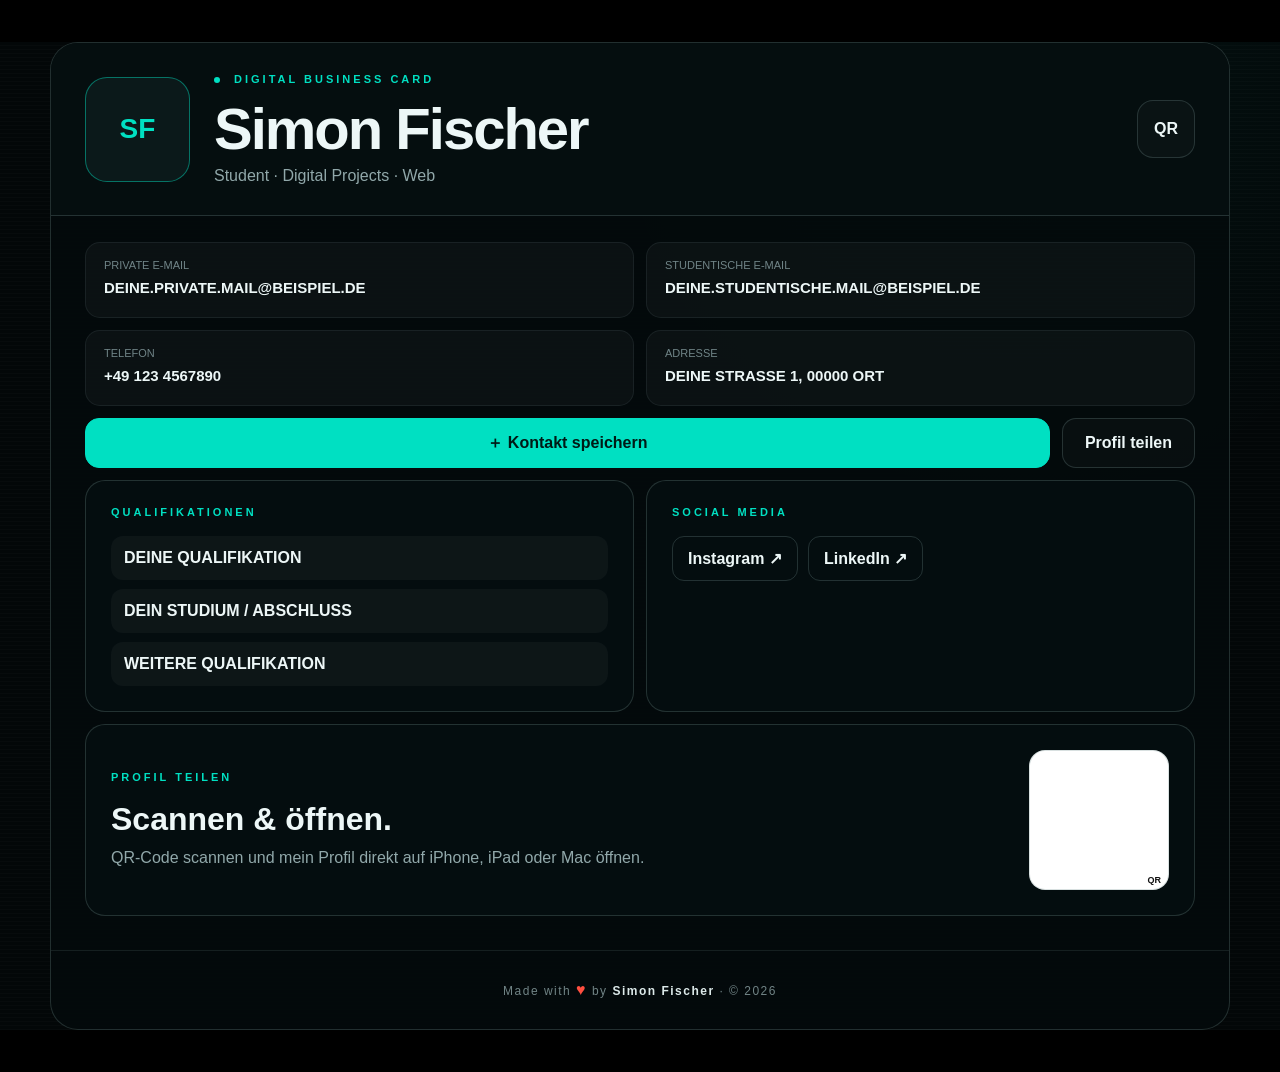
==== card/index.html @ 6c86f3c7 "Add files via upload" ====
<!DOCTYPE html>
<html lang="de">
<head>
<meta charset="UTF-8">
<meta name="viewport" content="width=device-width, initial-scale=1.0, viewport-fit=cover">
<meta name="theme-color" content="#071012">
<meta name="description" content="Digitale Visitenkarte von Simon Fischer">
<title>Simon Fischer · Digitale Visitenkarte</title>
<link rel="stylesheet" href="style.css">
</head>
<body>

<div class="page">
  <header class="profile-header">
    <div class="avatar-wrap">
      <!-- Eigenes Passbild hier einsetzen: card/profile.jpg -->
      <img src="profile.jpg" alt="Simon Fischer" onerror="this.style.display='none';this.nextElementSibling.style.display='grid'">
      <div class="avatar-fallback">SF</div>
    </div>
    <div>
      <div class="eyebrow"><span></span> DIGITAL BUSINESS CARD</div>
      <h1>Simon Fischer</h1>
      <p class="role">Student · Digital Projects · Web</p>
    </div>
    <button class="qr-open" id="openQr" type="button">QR</button>
  </header>

  <main>
    <section class="contact-grid">
      <div class="info">
        <span>PRIVATE E-MAIL</span>
        <a id="privateMail"></a>
      </div>
      <div class="info">
        <span>STUDENTISCHE E-MAIL</span>
        <a id="studentMail"></a>
      </div>
      <div class="info">
        <span>TELEFON</span>
        <a id="phone"></a>
      </div>
      <div class="info">
        <span>ADRESSE</span>
        <div id="address"></div>
      </div>
    </section>

    <section class="actions">
      <button class="primary" id="saveContact">＋ Kontakt speichern</button>
      <button class="secondary" id="shareProfile">Profil teilen</button>
    </section>

    <div class="two-col">
      <section class="panel">
        <div class="section-label">QUALIFIKATIONEN</div>
        <div id="qualifications" class="list"></div>
      </section>

      <section class="panel">
        <div class="section-label">SOCIAL MEDIA</div>
        <div id="socials" class="socials"></div>
      </section>
    </div>

    <section class="panel share-panel">
      <div>
        <div class="section-label">PROFIL TEILEN</div>
        <h2>Scannen & öffnen.</h2>
        <p>QR-Code scannen und mein Profil direkt auf iPhone, iPad oder Mac öffnen.</p>
      </div>
      <button class="qr-card" id="openQr2" type="button" aria-label="QR-Code öffnen">
        <div id="qrPreview"></div>
        <span>QR</span>
      </button>
    </section>
  </main>

  <footer>
    <div>Made with <b>♥</b> by <strong>Simon Fischer</strong> · © 2026</div>
  </footer>
</div>

<div class="modal" id="qrModal" aria-hidden="true">
  <div class="modal-inner">
    <button class="close" id="closeQr" type="button">×</button>
    <div class="section-label">DIGITAL BUSINESS CARD</div>
    <h2>QR-Code</h2>
    <div class="qr-large" id="qrLarge"></div>
    <p>Mit der Kamera scannen und das Profil öffnen.</p>
  </div>
</div>

<script src="https://cdnjs.cloudflare.com/ajax/libs/qrcodejs/1.0.0/qrcode.min.js"></script>
<script src="script.js"></script>
</body>
</html>
---- card/style.css ----
*{box-sizing:border-box}
:root{
 --bg:#030708;--panel:#071012;--panel2:#0b1517;
 --line:rgba(114,143,145,.28);--text:#edf7f7;--muted:#91a8aa;
 --accent:#00e0c2;--danger:#ff4f40;
}
html{background:#000}
body{
 margin:0;min-height:100vh;color:var(--text);
 font-family:-apple-system,BlinkMacSystemFont,"Segoe UI",Inter,Arial,sans-serif;
 background:
  repeating-linear-gradient(0deg,rgba(255,255,255,.014) 0 1px,transparent 1px 4px),
  radial-gradient(circle at 80% 5%,rgba(0,224,194,.055),transparent 30%),#030708;
}
.page{width:min(1180px,calc(100% - 32px));margin:42px auto;border:1px solid var(--line);border-radius:28px;overflow:hidden;background:rgba(4,11,12,.88)}
.profile-header{
 display:grid;grid-template-columns:auto 1fr auto;gap:24px;align-items:center;
 padding:30px 34px;border-bottom:1px solid var(--line);background:rgba(6,15,16,.9)
}
.avatar-wrap{width:105px;height:105px;border-radius:22px;overflow:hidden;border:1px solid rgba(0,224,194,.45);background:#0b191a}
.avatar-wrap img{width:100%;height:100%;object-fit:cover}.avatar-fallback{display:none;width:100%;height:100%;place-items:center;color:var(--accent);font-size:28px;font-weight:900}
.eyebrow,.section-label{color:var(--accent);font-size:11px;letter-spacing:3px;font-weight:900}.eyebrow span{display:inline-block;width:6px;height:6px;background:var(--accent);border-radius:50%;margin-right:8px}
h1{margin:10px 0 5px;font-size:clamp(34px,5vw,58px);letter-spacing:-2px}.role{margin:0;color:var(--muted)}
.qr-open{width:58px;height:58px;border:1px solid var(--line);border-radius:16px;background:rgba(255,255,255,.025);color:var(--text);font-weight:900;cursor:pointer}
.qr-open:hover{border-color:var(--accent);color:var(--accent)}
main{padding:26px 34px 34px}
.contact-grid{display:grid;grid-template-columns:1fr 1fr;gap:12px}
.info{min-height:76px;padding:16px 18px;background:rgba(255,255,255,.035);border:1px solid rgba(114,143,145,.13);border-radius:15px}
.info span{display:block;color:#708487;font-size:11px;margin-bottom:8px}.info a,.info div{color:var(--text);font-size:15px;font-weight:800;text-decoration:none;word-break:break-word}
.actions{display:grid;grid-template-columns:1fr auto;gap:12px;margin-top:12px}
button{font:inherit}.primary,.secondary{min-height:50px;border-radius:14px;cursor:pointer;font-weight:850}
.primary{border:1px solid var(--accent);background:var(--accent);color:#001a16}.secondary{padding:0 22px;border:1px solid var(--line);background:rgba(255,255,255,.025);color:var(--text)}
.primary:hover{filter:brightness(1.05)}.secondary:hover{border-color:var(--accent);color:var(--accent)}
.two-col{display:grid;grid-template-columns:1fr 1fr;gap:12px;margin-top:12px}
.panel{padding:25px;border:1px solid var(--line);border-radius:20px;background:rgba(6,15,16,.82)}
.list{display:grid;gap:9px;margin-top:18px}.list div{padding:13px;border-radius:12px;background:rgba(255,255,255,.035);font-weight:750}
.socials{display:flex;flex-wrap:wrap;gap:10px;margin-top:18px}.socials a{color:var(--text);text-decoration:none;padding:12px 15px;border:1px solid var(--line);border-radius:12px;font-weight:800}.socials a:hover{border-color:var(--accent);color:var(--accent)}
.share-panel{margin-top:12px;display:flex;align-items:center;justify-content:space-between;gap:30px}.share-panel h2{font-size:32px;margin:18px 0 8px}.share-panel p{color:var(--muted);margin:0;line-height:1.5}
.qr-card{width:140px;height:140px;flex:0 0 140px;border:1px solid var(--line);border-radius:16px;background:#fff;display:grid;place-items:center;cursor:pointer;position:relative}.qr-card #qrPreview{transform:scale(.92)}.qr-card span{position:absolute;bottom:4px;right:7px;color:#111;font-size:9px;font-weight:900}
footer{text-align:center;padding:30px;color:#718486;font-size:12px;letter-spacing:1.5px;border-top:1px solid rgba(114,143,145,.16)}footer b{color:var(--danger);font-size:16px}footer strong{color:#dce9e9}
.modal{position:fixed;inset:0;background:rgba(0,0,0,.78);backdrop-filter:blur(14px);display:none;place-items:center;padding:20px;z-index:50}.modal.show{display:grid}
.modal-inner{width:min(420px,100%);padding:30px;border:1px solid var(--line);border-radius:24px;background:#071012;text-align:center;position:relative}.modal-inner h2{font-size:34px;margin:16px 0}.modal-inner p{color:var(--muted)}.qr-large{width:270px;height:270px;background:#fff;margin:20px auto;padding:10px;border-radius:12px;display:grid;place-items:center}.close{position:absolute;right:14px;top:12px;width:38px;height:38px;border:1px solid var(--line);border-radius:50%;background:transparent;color:var(--text);font-size:24px;cursor:pointer}
@media(max-width:700px){
 .page{width:calc(100% - 14px);margin:7px auto;border-radius:20px}.profile-header{grid-template-columns:auto 1fr;padding:22px 18px;gap:15px}.avatar-wrap{width:78px;height:78px;border-radius:17px}.qr-open{grid-column:1/-1;width:100%;height:46px}.contact-grid,.two-col,.actions{grid-template-columns:1fr}main{padding:16px}.secondary{min-height:48px}.panel{padding:20px}.share-panel{display:block}.qr-card{margin-top:22px;width:100%;height:220px}.qr-card #qrPreview{transform:scale(1.25)}.qr-large{width:250px;height:250px}
}
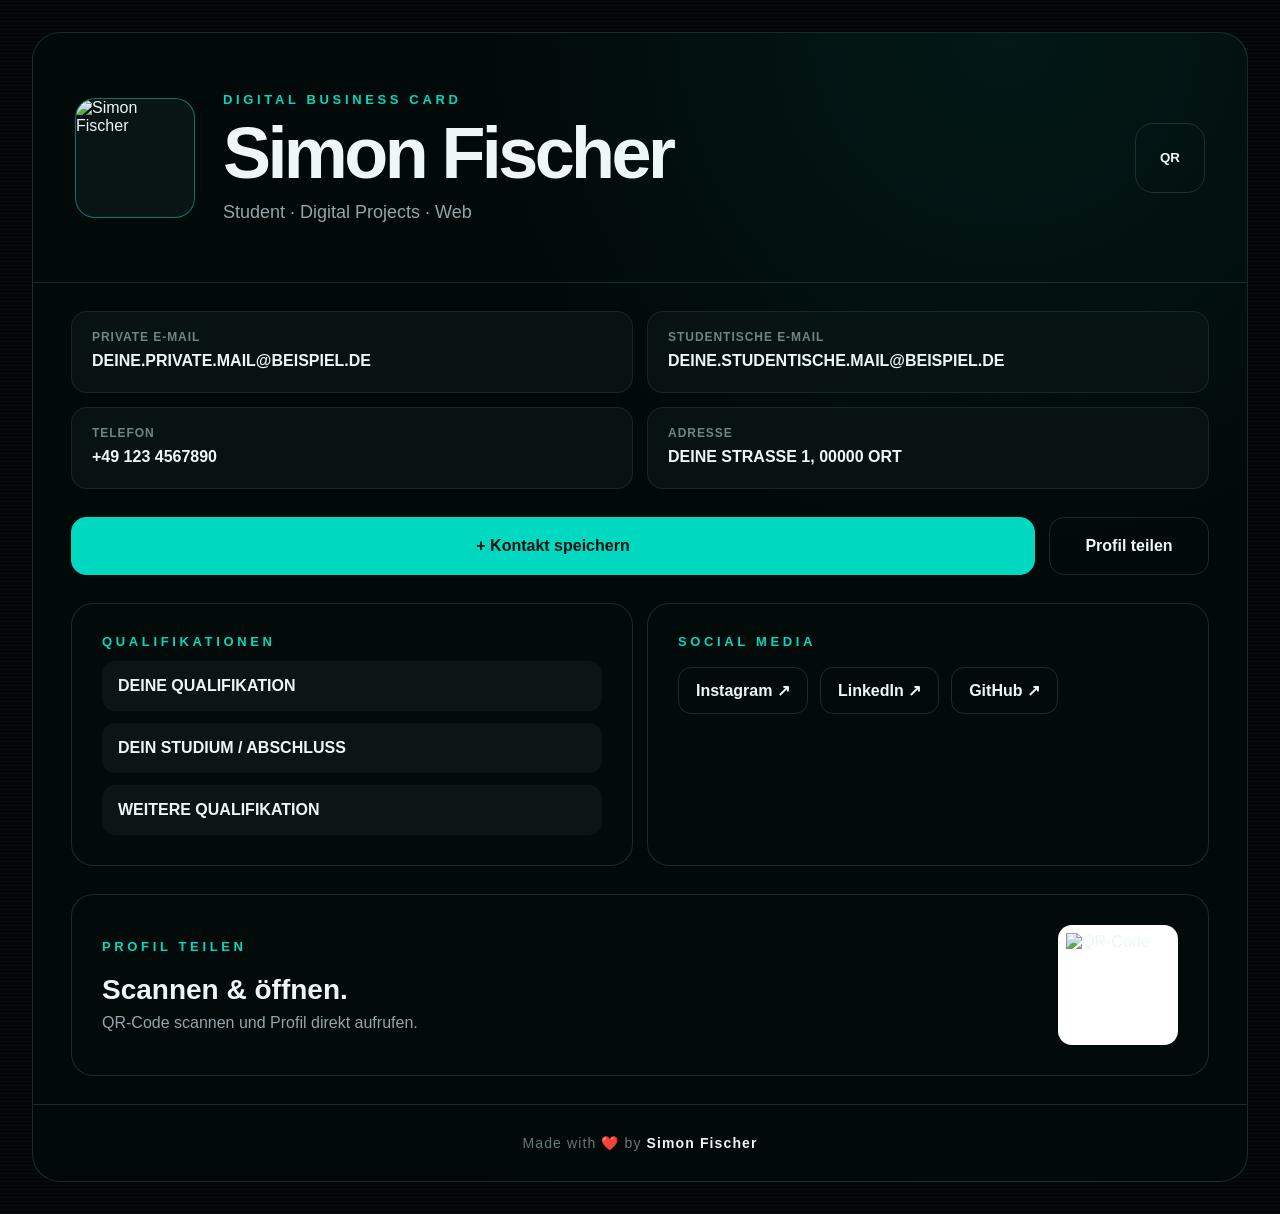
==== commit e0f53c2a: "Add files via upload" ====
--- a/card/index.html
+++ b/card/index.html
@@ -2,95 +2,74 @@
 <html lang="de">
 <head>
 <meta charset="UTF-8">
-<meta name="viewport" content="width=device-width, initial-scale=1.0, viewport-fit=cover">
-<meta name="theme-color" content="#071012">
-<meta name="description" content="Digitale Visitenkarte von Simon Fischer">
+<meta name="viewport" content="width=device-width, initial-scale=1.0">
 <title>Simon Fischer · Digitale Visitenkarte</title>
 <link rel="stylesheet" href="style.css">
 </head>
 <body>
+<div class="page">
+<header class="card-header">
+<div class="profile-image">
+<img src="profile.jpg" alt="Simon Fischer">
+</div>
+<div class="identity">
+<div class="eyebrow">DIGITAL BUSINESS CARD</div>
+<h1>Simon Fischer</h1>
+<p>Student · Digital Projects · Web</p>
+</div>
+<button class="qr-button" onclick="openQR()">QR</button>
+</header>
 
-<div class="page">
-  <header class="profile-header">
-    <div class="avatar-wrap">
-      <!-- Eigenes Passbild hier einsetzen: card/profile.jpg -->
-      <img src="profile.jpg" alt="Simon Fischer" onerror="this.style.display='none';this.nextElementSibling.style.display='grid'">
-      <div class="avatar-fallback">SF</div>
-    </div>
-    <div>
-      <div class="eyebrow"><span></span> DIGITAL BUSINESS CARD</div>
-      <h1>Simon Fischer</h1>
-      <p class="role">Student · Digital Projects · Web</p>
-    </div>
-    <button class="qr-open" id="openQr" type="button">QR</button>
-  </header>
+<section class="contact">
+<div class="info-box"><span>PRIVATE E-MAIL</span><strong>DEINE.PRIVATE.MAIL@BEISPIEL.DE</strong></div>
+<div class="info-box"><span>STUDENTISCHE E-MAIL</span><strong>DEINE.STUDENTISCHE.MAIL@BEISPIEL.DE</strong></div>
+<div class="info-box"><span>TELEFON</span><strong>+49 123 4567890</strong></div>
+<div class="info-box"><span>ADRESSE</span><strong>DEINE STRASSE 1, 00000 ORT</strong></div>
+</section>
 
-  <main>
-    <section class="contact-grid">
-      <div class="info">
-        <span>PRIVATE E-MAIL</span>
-        <a id="privateMail"></a>
-      </div>
-      <div class="info">
-        <span>STUDENTISCHE E-MAIL</span>
-        <a id="studentMail"></a>
-      </div>
-      <div class="info">
-        <span>TELEFON</span>
-        <a id="phone"></a>
-      </div>
-      <div class="info">
-        <span>ADRESSE</span>
-        <div id="address"></div>
-      </div>
-    </section>
+<section class="actions">
+<button class="primary-button" onclick="saveContact()">+ Kontakt speichern</button>
+<button class="secondary-button" onclick="shareProfile()">Profil teilen</button>
+</section>
 
-    <section class="actions">
-      <button class="primary" id="saveContact">＋ Kontakt speichern</button>
-      <button class="secondary" id="shareProfile">Profil teilen</button>
-    </section>
+<section class="lower-grid">
+<div class="panel">
+<div class="section-title">QUALIFIKATIONEN</div>
+<div class="qualification">DEINE QUALIFIKATION</div>
+<div class="qualification">DEIN STUDIUM / ABSCHLUSS</div>
+<div class="qualification">WEITERE QUALIFIKATION</div>
+</div>
+<div class="panel">
+<div class="section-title">SOCIAL MEDIA</div>
+<div class="socials">
+<a href="https://www.instagram.com/" target="_blank" rel="noopener">Instagram ↗</a>
+<a href="https://www.linkedin.com/" target="_blank" rel="noopener">LinkedIn ↗</a>
+<a href="https://github.com/" target="_blank" rel="noopener">GitHub ↗</a>
+</div>
+</div>
+</section>
 
-    <div class="two-col">
-      <section class="panel">
-        <div class="section-label">QUALIFIKATIONEN</div>
-        <div id="qualifications" class="list"></div>
-      </section>
+<section class="share-box">
+<div>
+<div class="section-title">PROFIL TEILEN</div>
+<h2>Scannen & öffnen.</h2>
+<p>QR-Code scannen und Profil direkt aufrufen.</p>
+</div>
+<div id="qrcode"></div>
+</section>
 
-      <section class="panel">
-        <div class="section-label">SOCIAL MEDIA</div>
-        <div id="socials" class="socials"></div>
-      </section>
-    </div>
-
-    <section class="panel share-panel">
-      <div>
-        <div class="section-label">PROFIL TEILEN</div>
-        <h2>Scannen & öffnen.</h2>
-        <p>QR-Code scannen und mein Profil direkt auf iPhone, iPad oder Mac öffnen.</p>
-      </div>
-      <button class="qr-card" id="openQr2" type="button" aria-label="QR-Code öffnen">
-        <div id="qrPreview"></div>
-        <span>QR</span>
-      </button>
-    </section>
-  </main>
-
-  <footer>
-    <div>Made with <b>♥</b> by <strong>Simon Fischer</strong> · © 2026</div>
-  </footer>
+<footer>Made with ❤️ by <strong>Simon Fischer</strong></footer>
 </div>
 
-<div class="modal" id="qrModal" aria-hidden="true">
-  <div class="modal-inner">
-    <button class="close" id="closeQr" type="button">×</button>
-    <div class="section-label">DIGITAL BUSINESS CARD</div>
-    <h2>QR-Code</h2>
-    <div class="qr-large" id="qrLarge"></div>
-    <p>Mit der Kamera scannen und das Profil öffnen.</p>
-  </div>
+<div id="qrModal" class="modal">
+<div class="modal-content">
+<button class="close" onclick="closeQR()">×</button>
+<h2>Profil teilen</h2>
+<div id="qrLarge"></div>
+<p>QR-Code scannen, um meine digitale Visitenkarte zu öffnen.</p>
+</div>
 </div>
 
-<script src="https://cdnjs.cloudflare.com/ajax/libs/qrcodejs/1.0.0/qrcode.min.js"></script>
 <script src="script.js"></script>
 </body>
 </html>
--- a/card/style.css
+++ b/card/style.css
@@ -1,45 +1,48 @@
-*{box-sizing:border-box}
-:root{
- --bg:#030708;--panel:#071012;--panel2:#0b1517;
- --line:rgba(114,143,145,.28);--text:#edf7f7;--muted:#91a8aa;
- --accent:#00e0c2;--danger:#ff4f40;
+*{box-sizing:border-box;margin:0;padding:0}
+:root{--bg:#030707;--panel:#071011;--panel-light:#0b1516;--border:rgba(150,190,190,.18);--text:#edf7f6;--muted:#91a7a8;--accent:#00d9c0}
+body{min-height:100vh;background:repeating-linear-gradient(0deg,rgba(255,255,255,.018) 0,rgba(255,255,255,.018) 1px,transparent 1px,transparent 4px),#030707;color:var(--text);font-family:-apple-system,BlinkMacSystemFont,"Segoe UI",sans-serif;padding:32px}
+.page{width:100%;max-width:1280px;margin:auto;border:1px solid var(--border);border-radius:28px;background:radial-gradient(circle at 80% 0%,rgba(0,217,192,.08),transparent 35%),rgba(3,10,10,.94);overflow:hidden}
+.card-header{min-height:250px;display:grid;grid-template-columns:120px 1fr auto;align-items:center;gap:28px;padding:42px;border-bottom:1px solid var(--border)}
+.profile-image{width:120px;height:120px;border:1px solid rgba(0,217,192,.5);border-radius:20px;overflow:hidden;background:#091414}
+.profile-image img{width:100%;height:100%;object-fit:cover}
+.eyebrow,.section-title{color:var(--accent);font-size:13px;font-weight:800;letter-spacing:.28em}
+.identity h1{margin-top:12px;font-size:clamp(42px,6vw,72px);line-height:.95;letter-spacing:-.05em}
+.identity p{margin-top:15px;color:var(--muted);font-size:18px}
+.qr-button{width:70px;height:70px;border:1px solid var(--border);border-radius:18px;background:transparent;color:var(--text);font-weight:800;cursor:pointer;transition:.25s}
+.qr-button:hover{border-color:var(--accent);color:var(--accent)}
+.contact{display:grid;grid-template-columns:1fr 1fr;gap:14px;padding:28px 38px}
+.info-box{min-height:82px;padding:18px 20px;border:1px solid rgba(255,255,255,.08);border-radius:16px;background:rgba(10,20,21,.85)}
+.info-box span{display:block;margin-bottom:8px;color:#708485;font-size:12px;font-weight:700;letter-spacing:.08em}
+.info-box strong{font-size:16px;word-break:break-word}
+.actions{display:grid;grid-template-columns:1fr 160px;gap:14px;padding:0 38px 28px}
+.actions button{min-height:58px;border-radius:15px;font-size:16px;font-weight:800;cursor:pointer;transition:.25s}
+.primary-button{border:1px solid var(--accent);background:var(--accent);color:#001513}
+.primary-button:hover{transform:translateY(-2px)}
+.secondary-button{border:1px solid var(--border);background:transparent;color:var(--text)}
+.secondary-button:hover{border-color:var(--accent);color:var(--accent)}
+.lower-grid{display:grid;grid-template-columns:1fr 1fr;gap:14px;padding:0 38px 28px}
+.panel{min-height:250px;padding:30px;border:1px solid var(--border);border-radius:22px;background:rgba(4,12,12,.8)}
+.qualification{margin-top:12px;padding:16px;border-radius:13px;background:var(--panel-light);font-weight:700}
+.socials{display:flex;flex-wrap:wrap;gap:12px;margin-top:18px}
+.socials a{padding:13px 17px;border:1px solid var(--border);border-radius:13px;color:var(--text);text-decoration:none;font-weight:700;transition:.25s}
+.socials a:hover{border-color:var(--accent);color:var(--accent)}
+.share-box{margin:0 38px 28px;padding:30px;min-height:180px;display:flex;justify-content:space-between;align-items:center;gap:30px;border:1px solid var(--border);border-radius:22px;background:rgba(4,12,12,.8)}
+.share-box h2{margin-top:20px;font-size:28px}
+.share-box p{margin-top:8px;color:var(--muted)}
+#qrcode{width:120px;height:120px;padding:8px;border-radius:14px;background:white}
+footer{padding:30px;border-top:1px solid var(--border);text-align:center;color:#667878;font-size:14px;letter-spacing:.08em}
+footer strong{color:var(--text)}
+.modal{position:fixed;inset:0;display:none;align-items:center;justify-content:center;padding:20px;background:rgba(0,0,0,.8);backdrop-filter:blur(12px);z-index:100}
+.modal.active{display:flex}
+.modal-content{position:relative;width:min(400px,100%);padding:35px;border:1px solid var(--border);border-radius:24px;background:#071011;text-align:center}
+.modal-content h2{margin-bottom:25px}
+.modal-content p{margin-top:20px;color:var(--muted)}
+#qrLarge{width:240px;height:240px;margin:auto;padding:12px;background:white;border-radius:15px}
+#qrLarge img{width:100%;height:100%}
+.close{position:absolute;top:15px;right:15px;width:38px;height:38px;border:1px solid var(--border);border-radius:50%;background:transparent;color:var(--text);font-size:24px;cursor:pointer}
+@media(max-width:800px){
+body{padding:10px}.page{border-radius:20px}.card-header{grid-template-columns:80px 1fr auto;gap:16px;padding:25px}.profile-image{width:80px;height:80px;border-radius:15px}.identity h1{font-size:34px}.identity p{font-size:14px}.eyebrow,.section-title{font-size:10px}.qr-button{width:52px;height:52px}.contact,.lower-grid{grid-template-columns:1fr;padding-left:18px;padding-right:18px}.actions{grid-template-columns:1fr;padding-left:18px;padding-right:18px}.share-box{margin-left:18px;margin-right:18px;flex-direction:column;align-items:flex-start}#qrcode{align-self:center}
 }
-html{background:#000}
-body{
- margin:0;min-height:100vh;color:var(--text);
- font-family:-apple-system,BlinkMacSystemFont,"Segoe UI",Inter,Arial,sans-serif;
- background:
-  repeating-linear-gradient(0deg,rgba(255,255,255,.014) 0 1px,transparent 1px 4px),
-  radial-gradient(circle at 80% 5%,rgba(0,224,194,.055),transparent 30%),#030708;
+@media(max-width:480px){
+.card-header{grid-template-columns:65px 1fr;padding:20px}.profile-image{width:65px;height:65px}.identity h1{font-size:28px}.qr-button{position:absolute;top:25px;right:25px}.identity{padding-right:50px}.contact{padding-top:18px}.info-box strong{font-size:14px}
 }
-.page{width:min(1180px,calc(100% - 32px));margin:42px auto;border:1px solid var(--line);border-radius:28px;overflow:hidden;background:rgba(4,11,12,.88)}
-.profile-header{
- display:grid;grid-template-columns:auto 1fr auto;gap:24px;align-items:center;
- padding:30px 34px;border-bottom:1px solid var(--line);background:rgba(6,15,16,.9)
-}
-.avatar-wrap{width:105px;height:105px;border-radius:22px;overflow:hidden;border:1px solid rgba(0,224,194,.45);background:#0b191a}
-.avatar-wrap img{width:100%;height:100%;object-fit:cover}.avatar-fallback{display:none;width:100%;height:100%;place-items:center;color:var(--accent);font-size:28px;font-weight:900}
-.eyebrow,.section-label{color:var(--accent);font-size:11px;letter-spacing:3px;font-weight:900}.eyebrow span{display:inline-block;width:6px;height:6px;background:var(--accent);border-radius:50%;margin-right:8px}
-h1{margin:10px 0 5px;font-size:clamp(34px,5vw,58px);letter-spacing:-2px}.role{margin:0;color:var(--muted)}
-.qr-open{width:58px;height:58px;border:1px solid var(--line);border-radius:16px;background:rgba(255,255,255,.025);color:var(--text);font-weight:900;cursor:pointer}
-.qr-open:hover{border-color:var(--accent);color:var(--accent)}
-main{padding:26px 34px 34px}
-.contact-grid{display:grid;grid-template-columns:1fr 1fr;gap:12px}
-.info{min-height:76px;padding:16px 18px;background:rgba(255,255,255,.035);border:1px solid rgba(114,143,145,.13);border-radius:15px}
-.info span{display:block;color:#708487;font-size:11px;margin-bottom:8px}.info a,.info div{color:var(--text);font-size:15px;font-weight:800;text-decoration:none;word-break:break-word}
-.actions{display:grid;grid-template-columns:1fr auto;gap:12px;margin-top:12px}
-button{font:inherit}.primary,.secondary{min-height:50px;border-radius:14px;cursor:pointer;font-weight:850}
-.primary{border:1px solid var(--accent);background:var(--accent);color:#001a16}.secondary{padding:0 22px;border:1px solid var(--line);background:rgba(255,255,255,.025);color:var(--text)}
-.primary:hover{filter:brightness(1.05)}.secondary:hover{border-color:var(--accent);color:var(--accent)}
-.two-col{display:grid;grid-template-columns:1fr 1fr;gap:12px;margin-top:12px}
-.panel{padding:25px;border:1px solid var(--line);border-radius:20px;background:rgba(6,15,16,.82)}
-.list{display:grid;gap:9px;margin-top:18px}.list div{padding:13px;border-radius:12px;background:rgba(255,255,255,.035);font-weight:750}
-.socials{display:flex;flex-wrap:wrap;gap:10px;margin-top:18px}.socials a{color:var(--text);text-decoration:none;padding:12px 15px;border:1px solid var(--line);border-radius:12px;font-weight:800}.socials a:hover{border-color:var(--accent);color:var(--accent)}
-.share-panel{margin-top:12px;display:flex;align-items:center;justify-content:space-between;gap:30px}.share-panel h2{font-size:32px;margin:18px 0 8px}.share-panel p{color:var(--muted);margin:0;line-height:1.5}
-.qr-card{width:140px;height:140px;flex:0 0 140px;border:1px solid var(--line);border-radius:16px;background:#fff;display:grid;place-items:center;cursor:pointer;position:relative}.qr-card #qrPreview{transform:scale(.92)}.qr-card span{position:absolute;bottom:4px;right:7px;color:#111;font-size:9px;font-weight:900}
-footer{text-align:center;padding:30px;color:#718486;font-size:12px;letter-spacing:1.5px;border-top:1px solid rgba(114,143,145,.16)}footer b{color:var(--danger);font-size:16px}footer strong{color:#dce9e9}
-.modal{position:fixed;inset:0;background:rgba(0,0,0,.78);backdrop-filter:blur(14px);display:none;place-items:center;padding:20px;z-index:50}.modal.show{display:grid}
-.modal-inner{width:min(420px,100%);padding:30px;border:1px solid var(--line);border-radius:24px;background:#071012;text-align:center;position:relative}.modal-inner h2{font-size:34px;margin:16px 0}.modal-inner p{color:var(--muted)}.qr-large{width:270px;height:270px;background:#fff;margin:20px auto;padding:10px;border-radius:12px;display:grid;place-items:center}.close{position:absolute;right:14px;top:12px;width:38px;height:38px;border:1px solid var(--line);border-radius:50%;background:transparent;color:var(--text);font-size:24px;cursor:pointer}
-@media(max-width:700px){
- .page{width:calc(100% - 14px);margin:7px auto;border-radius:20px}.profile-header{grid-template-columns:auto 1fr;padding:22px 18px;gap:15px}.avatar-wrap{width:78px;height:78px;border-radius:17px}.qr-open{grid-column:1/-1;width:100%;height:46px}.contact-grid,.two-col,.actions{grid-template-columns:1fr}main{padding:16px}.secondary{min-height:48px}.panel{padding:20px}.share-panel{display:block}.qr-card{margin-top:22px;width:100%;height:220px}.qr-card #qrPreview{transform:scale(1.25)}.qr-large{width:250px;height:250px}
-}
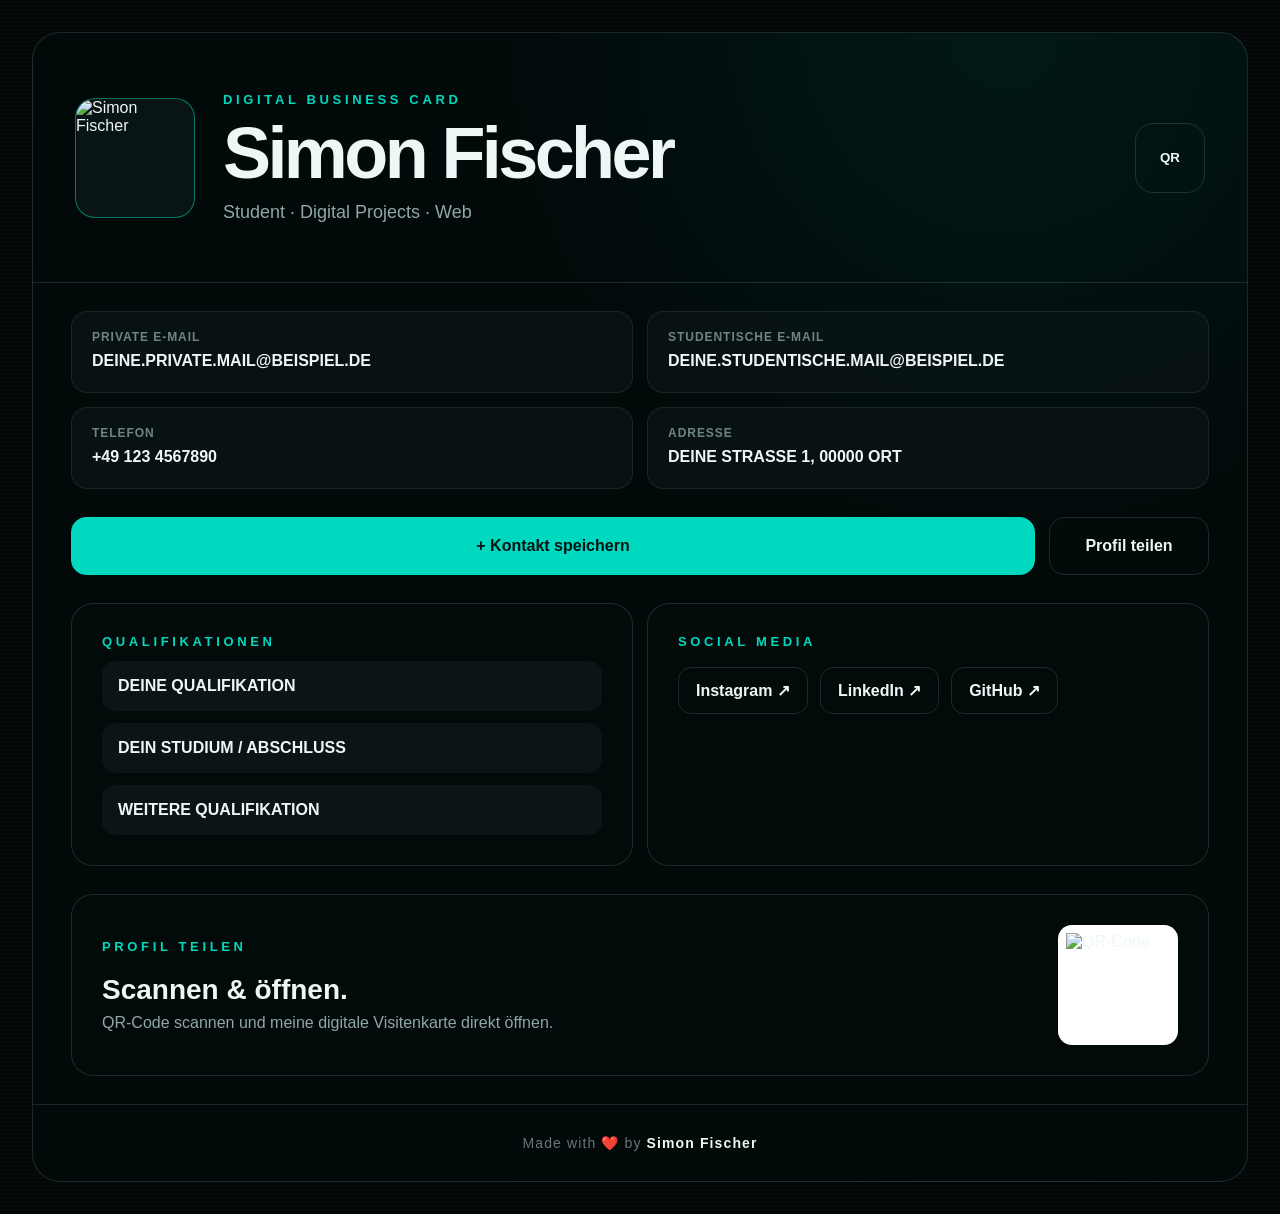
==== commit 0dcdce20: "Update index.html" ====
--- a/card/index.html
+++ b/card/index.html
@@ -1,75 +1,235 @@
 <!DOCTYPE html>
 <html lang="de">
 <head>
-<meta charset="UTF-8">
-<meta name="viewport" content="width=device-width, initial-scale=1.0">
-<title>Simon Fischer · Digitale Visitenkarte</title>
-<link rel="stylesheet" href="style.css">
+    <meta charset="UTF-8">
+    <meta name="viewport" content="width=device-width, initial-scale=1.0">
+
+    <meta name="theme-color" content="#030707">
+    <meta name="description" content="Digitale Visitenkarte von Simon Fischer">
+
+    <title>Simon Fischer · Digitale Visitenkarte</title>
+
+    <link rel="stylesheet" href="style.css">
 </head>
+
 <body>
+
 <div class="page">
-<header class="card-header">
-<div class="profile-image">
-<img src="profile.jpg" alt="Simon Fischer">
+
+    <!-- HEADER -->
+    <header class="card-header">
+
+        <div class="profile-image">
+            <img src="Profil.png" alt="Simon Fischer">
+        </div>
+
+        <div class="identity">
+            <div class="eyebrow">DIGITAL BUSINESS CARD</div>
+
+            <h1>Simon Fischer</h1>
+
+            <p>Student · Digital Projects · Web</p>
+        </div>
+
+        <button
+            class="qr-button"
+            onclick="openQR()"
+            aria-label="QR-Code öffnen"
+        >
+            QR
+        </button>
+
+    </header>
+
+
+    <!-- KONTAKT -->
+    <section class="contact">
+
+        <div class="info-box">
+            <span>PRIVATE E-MAIL</span>
+            <strong>
+                DEINE.PRIVATE.MAIL@BEISPIEL.DE
+            </strong>
+        </div>
+
+        <div class="info-box">
+            <span>STUDENTISCHE E-MAIL</span>
+            <strong>
+                DEINE.STUDENTISCHE.MAIL@BEISPIEL.DE
+            </strong>
+        </div>
+
+        <div class="info-box">
+            <span>TELEFON</span>
+            <strong>
+                +49 123 4567890
+            </strong>
+        </div>
+
+        <div class="info-box">
+            <span>ADRESSE</span>
+            <strong>
+                DEINE STRASSE 1, 00000 ORT
+            </strong>
+        </div>
+
+    </section>
+
+
+    <!-- AKTIONEN -->
+    <section class="actions">
+
+        <button
+            class="primary-button"
+            onclick="saveContact()"
+        >
+            + Kontakt speichern
+        </button>
+
+        <button
+            class="secondary-button"
+            onclick="shareProfile()"
+        >
+            Profil teilen
+        </button>
+
+    </section>
+
+
+    <!-- QUALIFIKATIONEN / SOCIAL MEDIA -->
+    <section class="lower-grid">
+
+        <div class="panel">
+
+            <div class="section-title">
+                QUALIFIKATIONEN
+            </div>
+
+            <div class="qualification">
+                DEINE QUALIFIKATION
+            </div>
+
+            <div class="qualification">
+                DEIN STUDIUM / ABSCHLUSS
+            </div>
+
+            <div class="qualification">
+                WEITERE QUALIFIKATION
+            </div>
+
+        </div>
+
+
+        <div class="panel">
+
+            <div class="section-title">
+                SOCIAL MEDIA
+            </div>
+
+            <div class="socials">
+
+                <a
+                    href="https://www.instagram.com/"
+                    target="_blank"
+                    rel="noopener noreferrer"
+                >
+                    Instagram ↗
+                </a>
+
+                <a
+                    href="https://www.linkedin.com/"
+                    target="_blank"
+                    rel="noopener noreferrer"
+                >
+                    LinkedIn ↗
+                </a>
+
+                <a
+                    href="https://github.com/"
+                    target="_blank"
+                    rel="noopener noreferrer"
+                >
+                    GitHub ↗
+                </a>
+
+            </div>
+
+        </div>
+
+    </section>
+
+
+    <!-- QR / PROFIL TEILEN -->
+    <section class="share-box">
+
+        <div class="share-text">
+
+            <div class="section-title">
+                PROFIL TEILEN
+            </div>
+
+            <h2>
+                Scannen & öffnen.
+            </h2>
+
+            <p>
+                QR-Code scannen und meine digitale
+                Visitenkarte direkt öffnen.
+            </p>
+
+        </div>
+
+        <div
+            id="qrcode"
+            aria-label="QR-Code zum Speichern des Kontakts"
+        ></div>
+
+    </section>
+
+
+    <!-- FOOTER -->
+    <footer>
+        Made with ❤️ by
+        <strong>Simon Fischer</strong>
+    </footer>
+
 </div>
-<div class="identity">
-<div class="eyebrow">DIGITAL BUSINESS CARD</div>
-<h1>Simon Fischer</h1>
-<p>Student · Digital Projects · Web</p>
+
+
+<!-- QR MODAL -->
+<div
+    id="qrModal"
+    class="modal"
+    aria-hidden="true"
+>
+
+    <div class="modal-content">
+
+        <button
+            class="close"
+            onclick="closeQR()"
+            aria-label="QR-Code schließen"
+        >
+            ×
+        </button>
+
+        <h2>
+            Profil teilen
+        </h2>
+
+        <div id="qrLarge"></div>
+
+        <p>
+            QR-Code scannen, um meine digitale
+            Visitenkarte zu öffnen.
+        </p>
+
+    </div>
+
 </div>
-<button class="qr-button" onclick="openQR()">QR</button>
-</header>
-
-<section class="contact">
-<div class="info-box"><span>PRIVATE E-MAIL</span><strong>DEINE.PRIVATE.MAIL@BEISPIEL.DE</strong></div>
-<div class="info-box"><span>STUDENTISCHE E-MAIL</span><strong>DEINE.STUDENTISCHE.MAIL@BEISPIEL.DE</strong></div>
-<div class="info-box"><span>TELEFON</span><strong>+49 123 4567890</strong></div>
-<div class="info-box"><span>ADRESSE</span><strong>DEINE STRASSE 1, 00000 ORT</strong></div>
-</section>
-
-<section class="actions">
-<button class="primary-button" onclick="saveContact()">+ Kontakt speichern</button>
-<button class="secondary-button" onclick="shareProfile()">Profil teilen</button>
-</section>
-
-<section class="lower-grid">
-<div class="panel">
-<div class="section-title">QUALIFIKATIONEN</div>
-<div class="qualification">DEINE QUALIFIKATION</div>
-<div class="qualification">DEIN STUDIUM / ABSCHLUSS</div>
-<div class="qualification">WEITERE QUALIFIKATION</div>
-</div>
-<div class="panel">
-<div class="section-title">SOCIAL MEDIA</div>
-<div class="socials">
-<a href="https://www.instagram.com/" target="_blank" rel="noopener">Instagram ↗</a>
-<a href="https://www.linkedin.com/" target="_blank" rel="noopener">LinkedIn ↗</a>
-<a href="https://github.com/" target="_blank" rel="noopener">GitHub ↗</a>
-</div>
-</div>
-</section>
-
-<section class="share-box">
-<div>
-<div class="section-title">PROFIL TEILEN</div>
-<h2>Scannen & öffnen.</h2>
-<p>QR-Code scannen und Profil direkt aufrufen.</p>
-</div>
-<div id="qrcode"></div>
-</section>
-
-<footer>Made with ❤️ by <strong>Simon Fischer</strong></footer>
-</div>
-
-<div id="qrModal" class="modal">
-<div class="modal-content">
-<button class="close" onclick="closeQR()">×</button>
-<h2>Profil teilen</h2>
-<div id="qrLarge"></div>
-<p>QR-Code scannen, um meine digitale Visitenkarte zu öffnen.</p>
-</div>
-</div>
+
 
 <script src="script.js"></script>
+
 </body>
 </html>
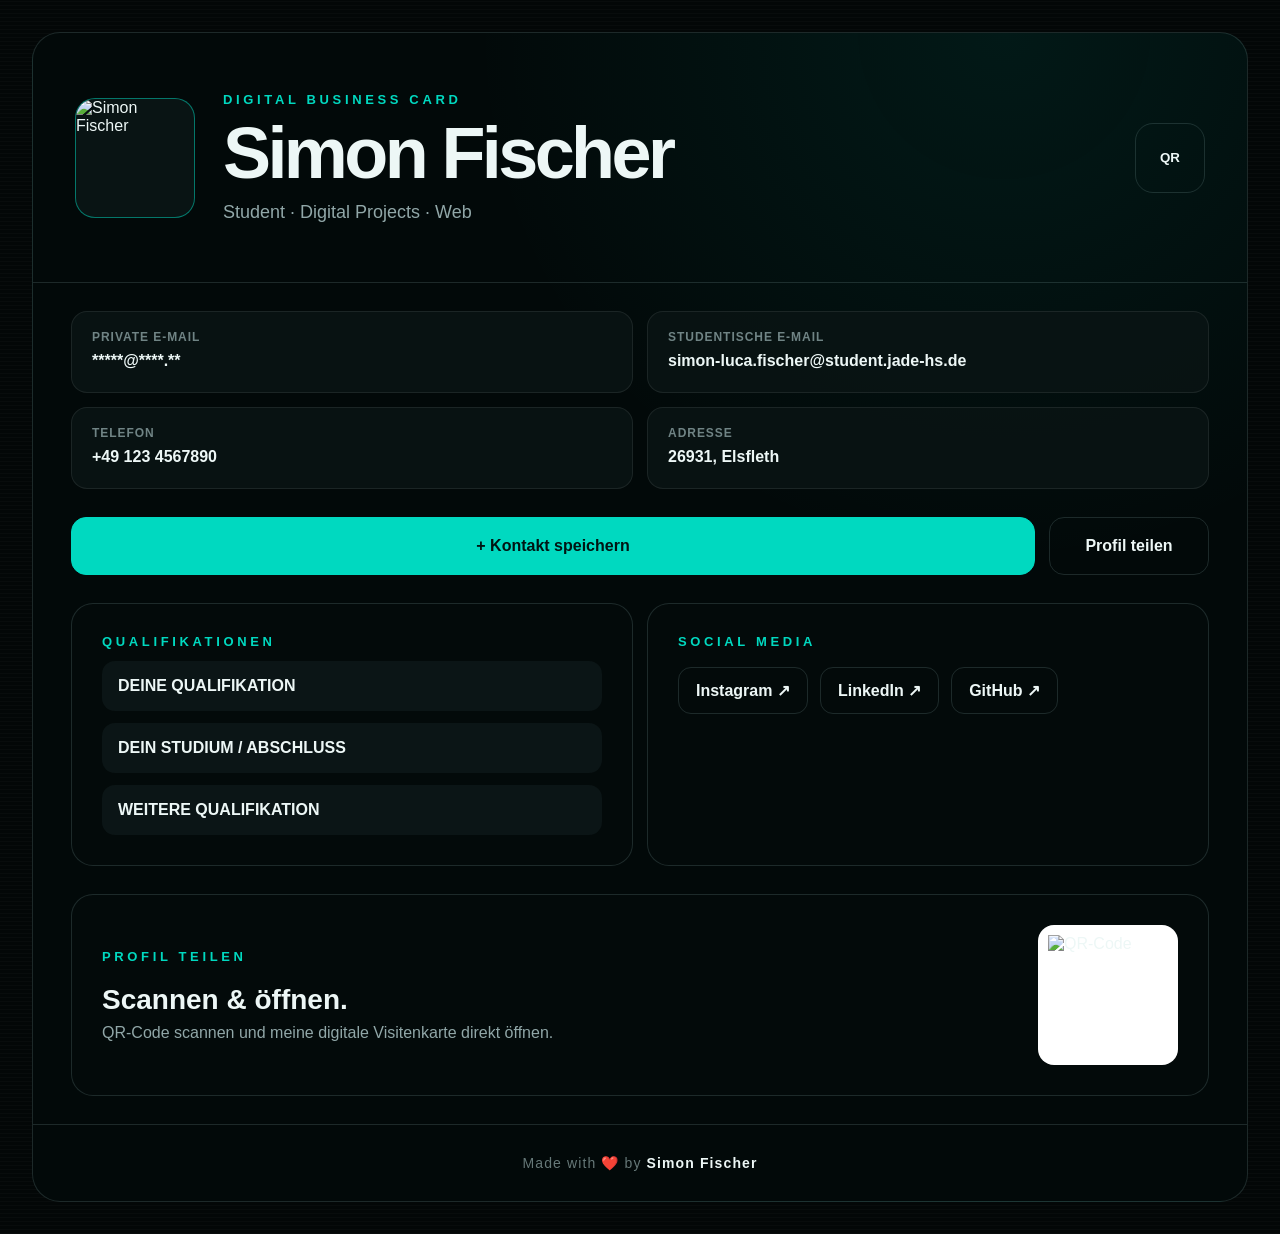
==== commit 331e4f23: "Update index.html" ====
--- a/card/index.html
+++ b/card/index.html
@@ -48,14 +48,14 @@
         <div class="info-box">
             <span>PRIVATE E-MAIL</span>
             <strong>
-                DEINE.PRIVATE.MAIL@BEISPIEL.DE
+                *****@****.**
             </strong>
         </div>
 
         <div class="info-box">
             <span>STUDENTISCHE E-MAIL</span>
             <strong>
-                DEINE.STUDENTISCHE.MAIL@BEISPIEL.DE
+                simon-luca.fischer@student.jade-hs.de
             </strong>
         </div>
 
@@ -69,7 +69,7 @@
         <div class="info-box">
             <span>ADRESSE</span>
             <strong>
-                DEINE STRASSE 1, 00000 ORT
+                26931, Elsfleth
             </strong>
         </div>
 
@@ -129,7 +129,7 @@
             <div class="socials">
 
                 <a
-                    href="https://www.instagram.com/"
+                    href="https://www.instagram.com/thesimonfischer"
                     target="_blank"
                     rel="noopener noreferrer"
                 >
@@ -137,7 +137,7 @@
                 </a>
 
                 <a
-                    href="https://www.linkedin.com/"
+                    href="https://www.linkedin.com/in/simon-luca-fischer-5b88013bb/"
                     target="_blank"
                     rel="noopener noreferrer"
                 >
@@ -145,7 +145,7 @@
                 </a>
 
                 <a
-                    href="https://github.com/"
+                    href="https://github.com/SimonFischer1"
                     target="_blank"
                     rel="noopener noreferrer"
                 >
--- a/card/style.css
+++ b/card/style.css
@@ -1,48 +1,909 @@
-*{box-sizing:border-box;margin:0;padding:0}
-:root{--bg:#030707;--panel:#071011;--panel-light:#0b1516;--border:rgba(150,190,190,.18);--text:#edf7f6;--muted:#91a7a8;--accent:#00d9c0}
-body{min-height:100vh;background:repeating-linear-gradient(0deg,rgba(255,255,255,.018) 0,rgba(255,255,255,.018) 1px,transparent 1px,transparent 4px),#030707;color:var(--text);font-family:-apple-system,BlinkMacSystemFont,"Segoe UI",sans-serif;padding:32px}
-.page{width:100%;max-width:1280px;margin:auto;border:1px solid var(--border);border-radius:28px;background:radial-gradient(circle at 80% 0%,rgba(0,217,192,.08),transparent 35%),rgba(3,10,10,.94);overflow:hidden}
-.card-header{min-height:250px;display:grid;grid-template-columns:120px 1fr auto;align-items:center;gap:28px;padding:42px;border-bottom:1px solid var(--border)}
-.profile-image{width:120px;height:120px;border:1px solid rgba(0,217,192,.5);border-radius:20px;overflow:hidden;background:#091414}
-.profile-image img{width:100%;height:100%;object-fit:cover}
-.eyebrow,.section-title{color:var(--accent);font-size:13px;font-weight:800;letter-spacing:.28em}
-.identity h1{margin-top:12px;font-size:clamp(42px,6vw,72px);line-height:.95;letter-spacing:-.05em}
-.identity p{margin-top:15px;color:var(--muted);font-size:18px}
-.qr-button{width:70px;height:70px;border:1px solid var(--border);border-radius:18px;background:transparent;color:var(--text);font-weight:800;cursor:pointer;transition:.25s}
-.qr-button:hover{border-color:var(--accent);color:var(--accent)}
-.contact{display:grid;grid-template-columns:1fr 1fr;gap:14px;padding:28px 38px}
-.info-box{min-height:82px;padding:18px 20px;border:1px solid rgba(255,255,255,.08);border-radius:16px;background:rgba(10,20,21,.85)}
-.info-box span{display:block;margin-bottom:8px;color:#708485;font-size:12px;font-weight:700;letter-spacing:.08em}
-.info-box strong{font-size:16px;word-break:break-word}
-.actions{display:grid;grid-template-columns:1fr 160px;gap:14px;padding:0 38px 28px}
-.actions button{min-height:58px;border-radius:15px;font-size:16px;font-weight:800;cursor:pointer;transition:.25s}
-.primary-button{border:1px solid var(--accent);background:var(--accent);color:#001513}
-.primary-button:hover{transform:translateY(-2px)}
-.secondary-button{border:1px solid var(--border);background:transparent;color:var(--text)}
-.secondary-button:hover{border-color:var(--accent);color:var(--accent)}
-.lower-grid{display:grid;grid-template-columns:1fr 1fr;gap:14px;padding:0 38px 28px}
-.panel{min-height:250px;padding:30px;border:1px solid var(--border);border-radius:22px;background:rgba(4,12,12,.8)}
-.qualification{margin-top:12px;padding:16px;border-radius:13px;background:var(--panel-light);font-weight:700}
-.socials{display:flex;flex-wrap:wrap;gap:12px;margin-top:18px}
-.socials a{padding:13px 17px;border:1px solid var(--border);border-radius:13px;color:var(--text);text-decoration:none;font-weight:700;transition:.25s}
-.socials a:hover{border-color:var(--accent);color:var(--accent)}
-.share-box{margin:0 38px 28px;padding:30px;min-height:180px;display:flex;justify-content:space-between;align-items:center;gap:30px;border:1px solid var(--border);border-radius:22px;background:rgba(4,12,12,.8)}
-.share-box h2{margin-top:20px;font-size:28px}
-.share-box p{margin-top:8px;color:var(--muted)}
-#qrcode{width:120px;height:120px;padding:8px;border-radius:14px;background:white}
-footer{padding:30px;border-top:1px solid var(--border);text-align:center;color:#667878;font-size:14px;letter-spacing:.08em}
-footer strong{color:var(--text)}
-.modal{position:fixed;inset:0;display:none;align-items:center;justify-content:center;padding:20px;background:rgba(0,0,0,.8);backdrop-filter:blur(12px);z-index:100}
-.modal.active{display:flex}
-.modal-content{position:relative;width:min(400px,100%);padding:35px;border:1px solid var(--border);border-radius:24px;background:#071011;text-align:center}
-.modal-content h2{margin-bottom:25px}
-.modal-content p{margin-top:20px;color:var(--muted)}
-#qrLarge{width:240px;height:240px;margin:auto;padding:12px;background:white;border-radius:15px}
-#qrLarge img{width:100%;height:100%}
-.close{position:absolute;top:15px;right:15px;width:38px;height:38px;border:1px solid var(--border);border-radius:50%;background:transparent;color:var(--text);font-size:24px;cursor:pointer}
-@media(max-width:800px){
-body{padding:10px}.page{border-radius:20px}.card-header{grid-template-columns:80px 1fr auto;gap:16px;padding:25px}.profile-image{width:80px;height:80px;border-radius:15px}.identity h1{font-size:34px}.identity p{font-size:14px}.eyebrow,.section-title{font-size:10px}.qr-button{width:52px;height:52px}.contact,.lower-grid{grid-template-columns:1fr;padding-left:18px;padding-right:18px}.actions{grid-template-columns:1fr;padding-left:18px;padding-right:18px}.share-box{margin-left:18px;margin-right:18px;flex-direction:column;align-items:flex-start}#qrcode{align-self:center}
-}
-@media(max-width:480px){
-.card-header{grid-template-columns:65px 1fr;padding:20px}.profile-image{width:65px;height:65px}.identity h1{font-size:28px}.qr-button{position:absolute;top:25px;right:25px}.identity{padding-right:50px}.contact{padding-top:18px}.info-box strong{font-size:14px}
-}
+* {
+    box-sizing: border-box;
+    margin: 0;
+    padding: 0;
+}
+
+
+:root {
+    --bg: #030707;
+    --panel: #071011;
+    --panel-light: #0b1516;
+    --border: rgba(150, 190, 190, 0.18);
+    --text: #edf7f6;
+    --muted: #91a7a8;
+    --accent: #00d9c0;
+}
+
+
+html {
+    scroll-behavior: smooth;
+}
+
+
+body {
+    min-height: 100vh;
+
+    background:
+        repeating-linear-gradient(
+            0deg,
+            rgba(255, 255, 255, 0.018) 0,
+            rgba(255, 255, 255, 0.018) 1px,
+            transparent 1px,
+            transparent 4px
+        ),
+        #030707;
+
+    color: var(--text);
+
+    font-family:
+        -apple-system,
+        BlinkMacSystemFont,
+        "Segoe UI",
+        sans-serif;
+
+    padding: 32px;
+}
+
+
+/* =========================================================
+   HAUPTCONTAINER
+   ========================================================= */
+
+.page {
+    width: 100%;
+    max-width: 1280px;
+
+    margin: 0 auto;
+
+    border:
+        1px solid var(--border);
+
+    border-radius: 28px;
+
+    background:
+        radial-gradient(
+            circle at 80% 0%,
+            rgba(0, 217, 192, 0.08),
+            transparent 35%
+        ),
+        rgba(3, 10, 10, 0.94);
+
+    overflow: hidden;
+}
+
+
+/* =========================================================
+   HEADER
+   ========================================================= */
+
+.card-header {
+    min-height: 250px;
+
+    display: grid;
+
+    grid-template-columns:
+        120px
+        1fr
+        auto;
+
+    align-items: center;
+
+    gap: 28px;
+
+    padding: 42px;
+
+    border-bottom:
+        1px solid var(--border);
+}
+
+
+/* =========================================================
+   PROFILBILD
+   ========================================================= */
+
+.profile-image {
+    width: 120px;
+    height: 120px;
+
+    border:
+        1px solid rgba(0, 217, 192, 0.5);
+
+    border-radius: 20px;
+
+    overflow: hidden;
+
+    background: #091414;
+}
+
+
+.profile-image img {
+    width: 100%;
+    height: 100%;
+
+    display: block;
+
+    object-fit: cover;
+}
+
+
+/* =========================================================
+   IDENTITÄT
+   ========================================================= */
+
+.eyebrow,
+.section-title {
+    color: var(--accent);
+
+    font-size: 13px;
+
+    font-weight: 800;
+
+    letter-spacing: 0.28em;
+}
+
+
+.identity h1 {
+    margin-top: 12px;
+
+    font-size:
+        clamp(42px, 6vw, 72px);
+
+    line-height: 0.95;
+
+    letter-spacing: -0.05em;
+}
+
+
+.identity p {
+    margin-top: 15px;
+
+    color: var(--muted);
+
+    font-size: 18px;
+}
+
+
+/* =========================================================
+   QR BUTTON
+   ========================================================= */
+
+.qr-button {
+    width: 70px;
+    height: 70px;
+
+    border:
+        1px solid var(--border);
+
+    border-radius: 18px;
+
+    background: transparent;
+
+    color: var(--text);
+
+    font-weight: 800;
+
+    cursor: pointer;
+
+    transition: 0.25s;
+}
+
+
+.qr-button:hover {
+    border-color: var(--accent);
+
+    color: var(--accent);
+
+    transform: translateY(-2px);
+}
+
+
+/* =========================================================
+   KONTAKT
+   ========================================================= */
+
+.contact {
+    display: grid;
+
+    grid-template-columns:
+        1fr
+        1fr;
+
+    gap: 14px;
+
+    padding:
+        28px 38px;
+}
+
+
+.info-box {
+    min-height: 82px;
+
+    padding:
+        18px 20px;
+
+    border:
+        1px solid rgba(255, 255, 255, 0.08);
+
+    border-radius: 16px;
+
+    background:
+        rgba(10, 20, 21, 0.85);
+}
+
+
+.info-box span {
+    display: block;
+
+    margin-bottom: 8px;
+
+    color: #708485;
+
+    font-size: 12px;
+
+    font-weight: 700;
+
+    letter-spacing: 0.08em;
+}
+
+
+.info-box strong {
+    display: block;
+
+    font-size: 16px;
+
+    word-break: break-word;
+}
+
+
+/* =========================================================
+   BUTTONS
+   ========================================================= */
+
+.actions {
+    display: grid;
+
+    grid-template-columns:
+        1fr
+        160px;
+
+    gap: 14px;
+
+    padding:
+        0 38px 28px;
+}
+
+
+.actions button {
+    min-height: 58px;
+
+    border-radius: 15px;
+
+    font-size: 16px;
+
+    font-weight: 800;
+
+    cursor: pointer;
+
+    transition: 0.25s;
+}
+
+
+.primary-button {
+    border:
+        1px solid var(--accent);
+
+    background:
+        var(--accent);
+
+    color: #001513;
+}
+
+
+.primary-button:hover {
+    transform:
+        translateY(-2px);
+}
+
+
+.secondary-button {
+    border:
+        1px solid var(--border);
+
+    background: transparent;
+
+    color: var(--text);
+}
+
+
+.secondary-button:hover {
+    border-color:
+        var(--accent);
+
+    color:
+        var(--accent);
+}
+
+
+/* =========================================================
+   QUALIFIKATIONEN / SOCIAL MEDIA
+   ========================================================= */
+
+.lower-grid {
+    display: grid;
+
+    grid-template-columns:
+        1fr
+        1fr;
+
+    gap: 14px;
+
+    padding:
+        0 38px 28px;
+}
+
+
+.panel {
+    min-height: 250px;
+
+    padding: 30px;
+
+    border:
+        1px solid var(--border);
+
+    border-radius: 22px;
+
+    background:
+        rgba(4, 12, 12, 0.8);
+}
+
+
+.qualification {
+    margin-top: 12px;
+
+    padding: 16px;
+
+    border-radius: 13px;
+
+    background:
+        var(--panel-light);
+
+    font-weight: 700;
+}
+
+
+.socials {
+    display: flex;
+
+    flex-wrap: wrap;
+
+    gap: 12px;
+
+    margin-top: 18px;
+}
+
+
+.socials a {
+    padding:
+        13px 17px;
+
+    border:
+        1px solid var(--border);
+
+    border-radius: 13px;
+
+    color: var(--text);
+
+    text-decoration: none;
+
+    font-weight: 700;
+
+    transition: 0.25s;
+}
+
+
+.socials a:hover {
+    border-color:
+        var(--accent);
+
+    color:
+        var(--accent);
+
+    transform:
+        translateY(-2px);
+}
+
+
+/* =========================================================
+   QR SHARE BOX
+   ========================================================= */
+
+.share-box {
+    margin:
+        0 38px 28px;
+
+    padding: 30px;
+
+    min-height: 180px;
+
+    display: flex;
+
+    justify-content:
+        space-between;
+
+    align-items: center;
+
+    gap: 30px;
+
+    border:
+        1px solid var(--border);
+
+    border-radius: 22px;
+
+    background:
+        rgba(4, 12, 12, 0.8);
+}
+
+
+.share-box h2 {
+    margin-top: 20px;
+
+    font-size: 28px;
+}
+
+
+.share-box p {
+    margin-top: 8px;
+
+    color: var(--muted);
+}
+
+
+/* =========================================================
+   QR CODE UNTEN
+   ========================================================= */
+
+#qrcode {
+    width: 140px;
+    height: 140px;
+
+    flex: 0 0 140px;
+
+    padding: 10px;
+
+    border-radius: 16px;
+
+    background: #ffffff;
+
+    display: flex;
+
+    align-items: center;
+
+    justify-content: center;
+
+    overflow: hidden;
+}
+
+
+#qrcode img {
+    width: 100%;
+    height: 100%;
+
+    display: block;
+
+    object-fit: contain;
+}
+
+
+/* =========================================================
+   FOOTER
+   ========================================================= */
+
+footer {
+    padding: 30px;
+
+    border-top:
+        1px solid var(--border);
+
+    text-align: center;
+
+    color: #667878;
+
+    font-size: 14px;
+
+    letter-spacing: 0.08em;
+}
+
+
+footer strong {
+    color: var(--text);
+}
+
+
+/* =========================================================
+   QR MODAL
+   ========================================================= */
+
+.modal {
+    position: fixed;
+
+    inset: 0;
+
+    display: none;
+
+    align-items: center;
+
+    justify-content: center;
+
+    padding: 20px;
+
+    background:
+        rgba(0, 0, 0, 0.8);
+
+    backdrop-filter:
+        blur(12px);
+
+    z-index: 100;
+}
+
+
+.modal.active {
+    display: flex;
+}
+
+
+.modal-content {
+    position: relative;
+
+    width:
+        min(400px, 100%);
+
+    padding: 35px;
+
+    border:
+        1px solid var(--border);
+
+    border-radius: 24px;
+
+    background:
+        #071011;
+
+    text-align: center;
+}
+
+
+.modal-content h2 {
+    margin-bottom: 25px;
+}
+
+
+.modal-content p {
+    margin-top: 20px;
+
+    color: var(--muted);
+
+    line-height: 1.5;
+}
+
+
+/* =========================================================
+   GROSSER QR CODE
+   ========================================================= */
+
+#qrLarge {
+    width: 240px;
+    height: 240px;
+
+    max-width: 100%;
+
+    margin: 0 auto;
+
+    padding: 12px;
+
+    background: #ffffff;
+
+    border-radius: 15px;
+
+    display: flex;
+
+    align-items: center;
+
+    justify-content: center;
+
+    overflow: hidden;
+}
+
+
+#qrLarge img {
+    width: 100%;
+    height: 100%;
+
+    display: block;
+
+    object-fit: contain;
+}
+
+
+/* =========================================================
+   CLOSE BUTTON
+   ========================================================= */
+
+.close {
+    position: absolute;
+
+    top: 15px;
+    right: 15px;
+
+    width: 38px;
+    height: 38px;
+
+    border:
+        1px solid var(--border);
+
+    border-radius: 50%;
+
+    background: transparent;
+
+    color: var(--text);
+
+    font-size: 24px;
+
+    cursor: pointer;
+}
+
+
+.close:hover {
+    border-color:
+        var(--accent);
+
+    color:
+        var(--accent);
+}
+
+
+/* =========================================================
+   TABLET
+   ========================================================= */
+
+@media (max-width: 800px) {
+
+    body {
+        padding: 10px;
+    }
+
+
+    .page {
+        border-radius: 20px;
+    }
+
+
+    .card-header {
+        grid-template-columns:
+            80px
+            1fr
+            auto;
+
+        gap: 16px;
+
+        padding: 25px;
+    }
+
+
+    .profile-image {
+        width: 80px;
+        height: 80px;
+
+        border-radius: 15px;
+    }
+
+
+    .identity h1 {
+        font-size: 34px;
+    }
+
+
+    .identity p {
+        font-size: 14px;
+    }
+
+
+    .eyebrow,
+    .section-title {
+        font-size: 10px;
+    }
+
+
+    .qr-button {
+        width: 52px;
+        height: 52px;
+    }
+
+
+    .contact,
+    .lower-grid {
+        grid-template-columns: 1fr;
+
+        padding-left: 18px;
+        padding-right: 18px;
+    }
+
+
+    .actions {
+        grid-template-columns: 1fr;
+
+        padding-left: 18px;
+        padding-right: 18px;
+    }
+
+
+    .share-box {
+        margin-left: 18px;
+        margin-right: 18px;
+
+        flex-direction: column;
+
+        align-items: flex-start;
+    }
+
+
+    #qrcode {
+        align-self: center;
+    }
+}
+
+
+/* =========================================================
+   IPHONE
+   ========================================================= */
+
+@media (max-width: 480px) {
+
+    body {
+        padding: 7px;
+    }
+
+
+    .page {
+        border-radius: 18px;
+    }
+
+
+    .card-header {
+        grid-template-columns:
+            65px
+            1fr;
+
+        padding: 20px;
+
+        gap: 14px;
+    }
+
+
+    .profile-image {
+        width: 65px;
+        height: 65px;
+    }
+
+
+    .identity {
+        padding-right: 45px;
+    }
+
+
+    .identity h1 {
+        font-size: 28px;
+    }
+
+
+    .identity p {
+        font-size: 13px;
+
+        line-height: 1.4;
+    }
+
+
+    .eyebrow,
+    .section-title {
+        font-size: 9px;
+
+        letter-spacing: 0.22em;
+    }
+
+
+    .qr-button {
+        position: absolute;
+
+        top: 25px;
+        right: 20px;
+
+        width: 48px;
+        height: 48px;
+    }
+
+
+    .contact {
+        padding:
+            18px 14px;
+    }
+
+
+    .info-box {
+        min-height: 76px;
+
+        padding:
+            16px;
+    }
+
+
+    .info-box strong {
+        font-size: 14px;
+    }
+
+
+    .actions {
+        padding:
+            0 14px 18px;
+    }
+
+
+    .lower-grid {
+        padding:
+            0 14px 18px;
+    }
+
+
+    .panel {
+        min-height: auto;
+
+        padding: 22px;
+    }
+
+
+    .share-box {
+        margin:
+            0 14px 18px;
+
+        padding: 22px;
+
+        text-align: left;
+    }
+
+
+    .share-box h2 {
+        font-size: 24px;
+    }
+
+
+    .share-box p {
+        font-size: 14px;
+    }
+
+
+    #qrcode {
+        width: 150px;
+        height: 150px;
+
+        flex-basis: 150px;
+
+        align-self: center;
+    }
+
+
+    footer {
+        padding: 24px 15px;
+
+        font-size: 12px;
+    }
+
+
+    .modal-content {
+        padding:
+            30px 20px;
+    }
+
+
+    #qrLarge {
+        width: min(240px, 75vw);
+        height: min(240px, 75vw);
+    }
+}
